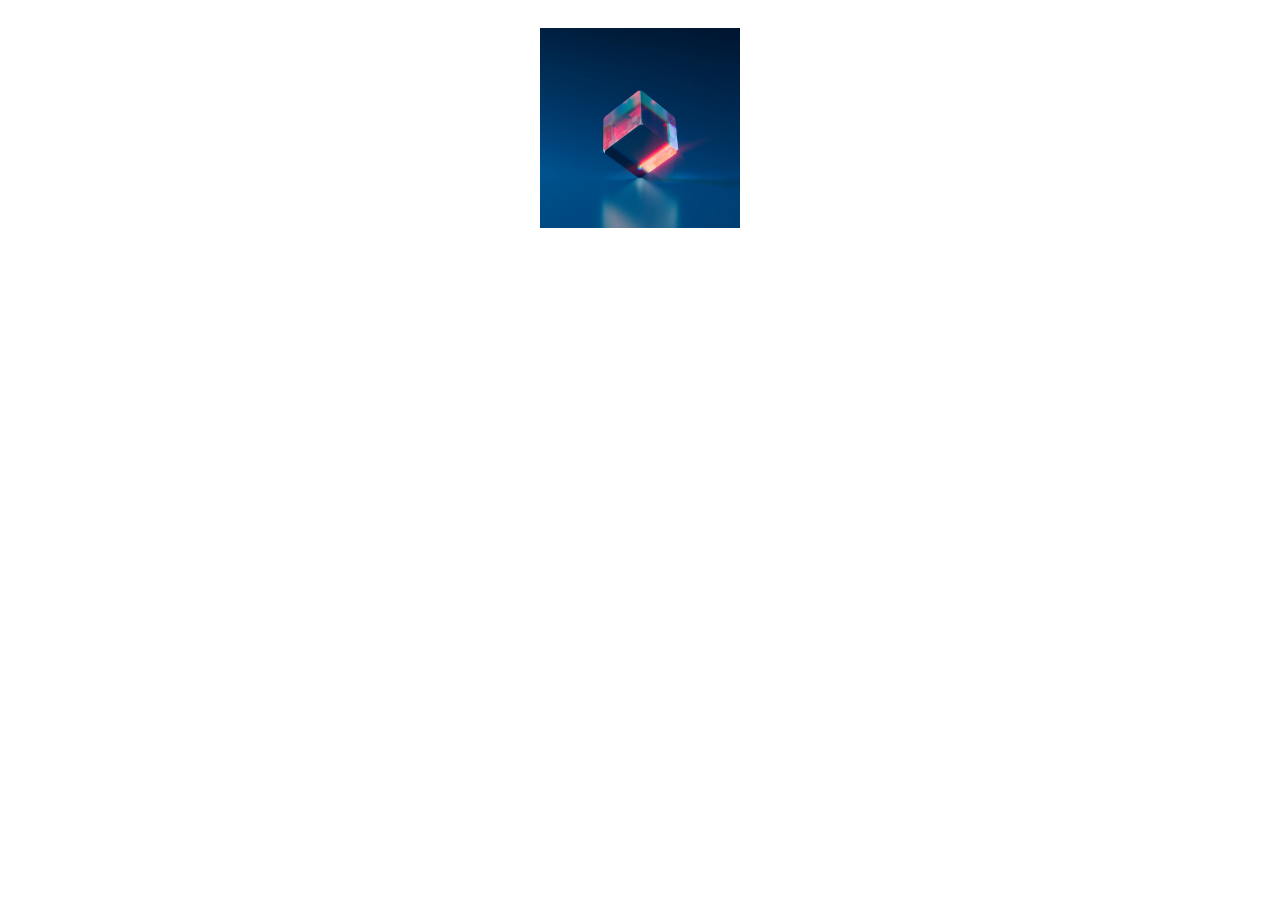
==== index.html @ c128737f "Layout" ====
<!DOCTYPE html>
<html lang="en">
  <head>
    <meta charset="UTF-8" />
    <meta http-equiv="X-UA-Compatible" content="IE=edge" />
    <meta name="viewport" content="width=device-width, initial-scale=1.0" />
    <link rel="stylesheet" href="/css/styles.css" />
    <title>Card Component</title>
  </head>
  <body>
    <div class="card">
      <header class="card__header">
        <img class="card__image" src="images/image-equilibrium.jpg" alt="" />
      </header>
      <div class="card__body"></div>
    </div>
  </body>
</html>
---- css/styles.css ----
body {
  display: flex;
  justify-content: center;
  align-items: center;
}

/* Fonts */

html {
  font-size: 62.5%;
}

/* Colours  */

/* body {
  background: hsl(217, 54%, 11%);
} */

/* Card */

.card {
  margin: 2rem;
}

.card__header {
  max-width: 200px;
}

.card__image {
  width: 100%;
}
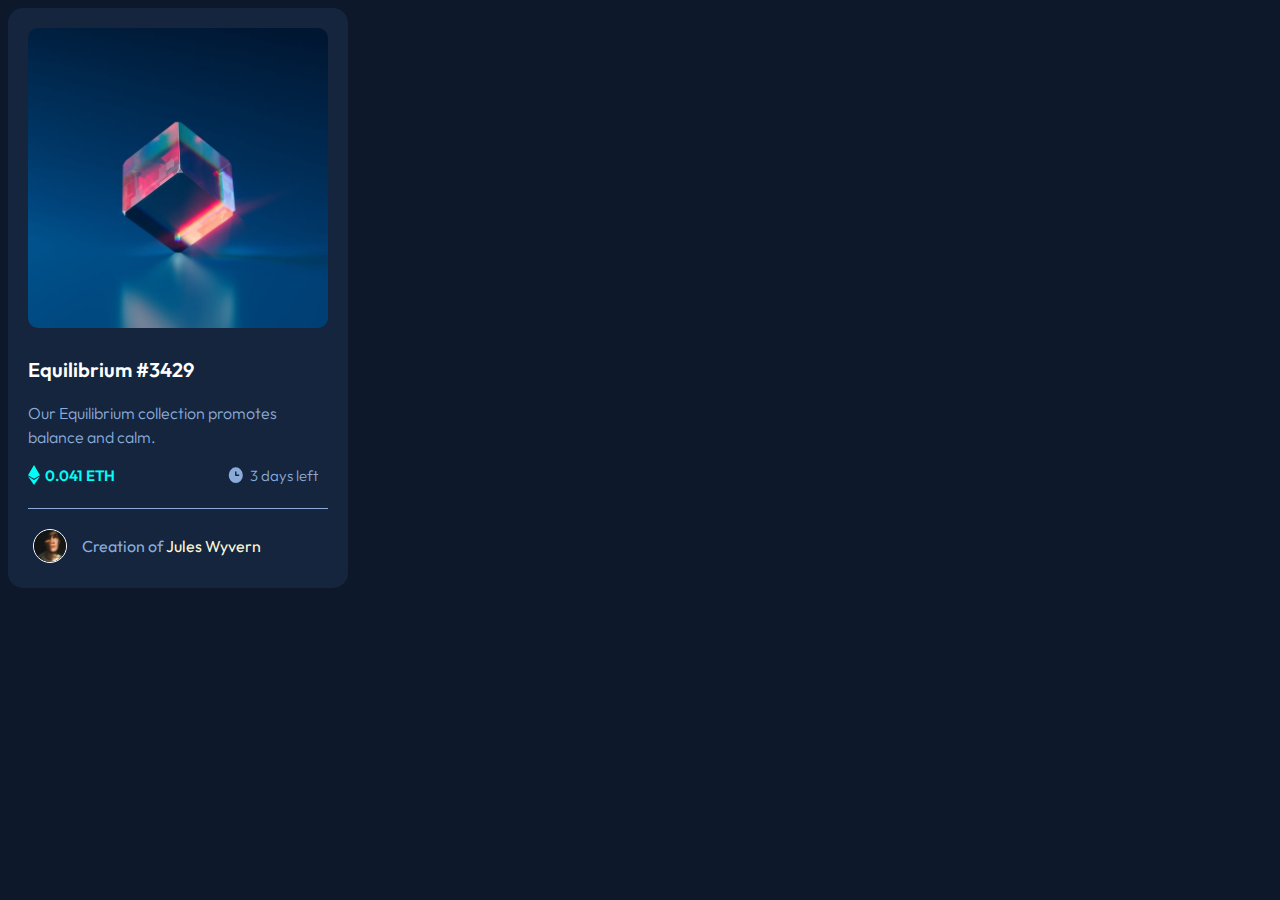
==== commit 43084228: "Main layout complete" ====
--- a/index.html
+++ b/index.html
@@ -4,15 +4,54 @@
     <meta charset="UTF-8" />
     <meta http-equiv="X-UA-Compatible" content="IE=edge" />
     <meta name="viewport" content="width=device-width, initial-scale=1.0" />
+    <link rel="preconnect" href="https://fonts.googleapis.com" />
+    <link rel="preconnect" href="https://fonts.gstatic.com" crossorigin />
+    <link
+      href="https://fonts.googleapis.com/css2?family=Outfit:wght@300;400;600&display=swap"
+      rel="stylesheet"
+    />
     <link rel="stylesheet" href="/css/styles.css" />
     <title>Card Component</title>
   </head>
   <body>
     <div class="card">
       <header class="card__header">
-        <img class="card__image" src="images/image-equilibrium.jpg" alt="" />
+        <img
+          class="card__header-img"
+          src="images/image-equilibrium.jpg"
+          alt=""
+        />
       </header>
-      <div class="card__body"></div>
+      <div class="card__body">
+        <h1 class="card__body-title">Equilibrium #3429</h1>
+        <p class="card__body-text">
+          Our Equilibrium collection promotes balance and calm.
+        </p>
+        <div class="badge-container">
+          <div class="badge">
+            <img
+              class="badge__icon--eth"
+              src="images/icon-ethereum.svg"
+              alt=""
+            />
+            <p class="badge__text text--eth">0.041 ETH</p>
+          </div>
+          <div class="badge">
+            <img
+              class="badge__icon--clock"
+              src="images/icon-clock.svg"
+              alt=""
+            />
+            <p class="badge__text text--clock">3 days left</p>
+          </div>
+        </div>
+      </div>
+      <footer class="card__footer">
+        <img class="card__footer-img" src="images/image-avatar.png" alt="" />
+        <p class="card__footer-text">
+          Creation of <span class="card__footer-name">Jules Wyvern</span>
+        </p>
+      </footer>
     </div>
   </body>
 </html>
--- a/css/styles.css
+++ b/css/styles.css
@@ -1,7 +1,7 @@
 body {
-  display: flex;
-  justify-content: center;
-  align-items: center;
+  background-color: hsl(217, 54%, 11%);
+  font-family: "Outfit", sans-serif;
+  line-height: 1.5;
 }
 
 /* Fonts */
@@ -16,16 +16,103 @@
   background: hsl(217, 54%, 11%);
 } */
 
+/* Badge */
+
+.badge-container {
+  display: flex;
+  flex-direction: row;
+  justify-content: space-between;
+}
+
+.badge {
+  display: flex;
+  flex-direction: row;
+}
+
+.badge__text {
+  margin: 0;
+  margin-left: 0.5rem;
+  font-size: 1.5rem;
+}
+
+.text--eth {
+  font-weight: 600;
+  color: hsl(178, 100%, 50%);
+  display: inline-block;
+}
+
+.text--clock {
+  color: hsl(215, 51%, 70%);
+  font-weight: 300;
+  display: inline-block;
+}
+
+.badge__icon--eth {
+  width: 12px;
+  height: 20px;
+}
+
+.badge__icon--clock {
+  width: 18px;
+  height: 20px;
+}
+
 /* Card */
 
 .card {
-  margin: 2rem;
+  max-width: 300px;
+  background-color: hsl(216, 50%, 16%);
+  border-radius: 15px;
+  padding: 2rem;
 }
 
 .card__header {
-  max-width: 200px;
 }
 
-.card__image {
+.card__header-img {
   width: 100%;
+  border-radius: 10px;
 }
+
+.card__body {
+  padding: 1rem;
+  padding-bottom: 2rem;
+  padding-left: 0;
+  border-bottom: 0.5px solid hsl(215, 51%, 70%);
+}
+
+.card__body-title {
+  color: white;
+  font-weight: 600;
+}
+
+.card__body-text {
+  font-size: 1.6rem;
+  font-weight: 300;
+  color: hsl(215, 51%, 70%);
+}
+
+.card__footer {
+  margin-top: 1.5rem;
+  display: flex;
+  flex-direction: row;
+  align-items: center;
+  padding: 0.5rem;
+}
+.card__footer-img {
+  height: 32px;
+  width: 32px;
+  border: 1px solid white;
+  border-radius: 100%;
+}
+
+.card__footer-text {
+  font-size: 1.6rem;
+  margin: 0;
+  margin-left: 1.5rem;
+  color: hsl(215, 51%, 70%);
+}
+
+.card__footer-name {
+  color: cornsilk;
+}
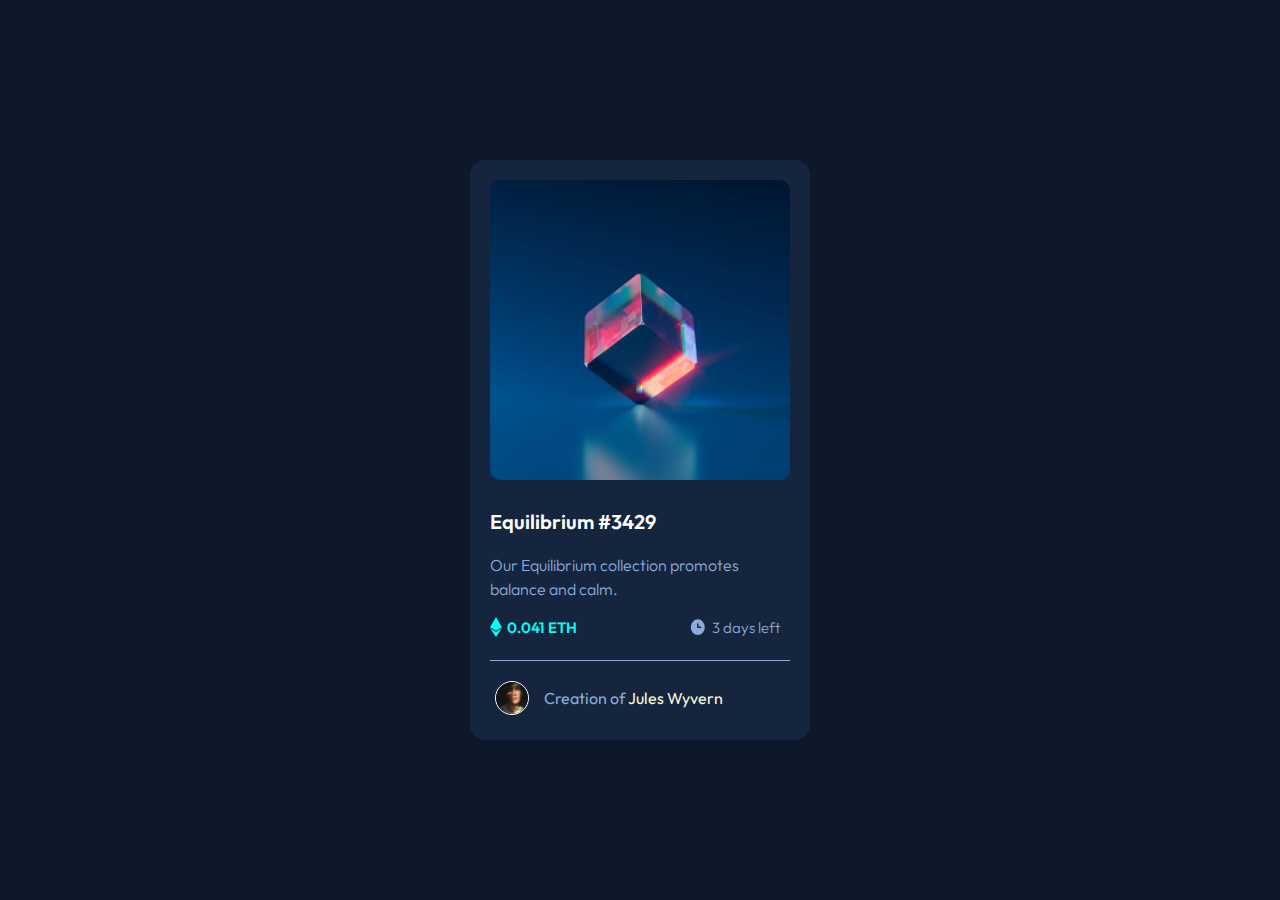
==== commit 1d3efb6e: "Final commit." ====
--- a/index.html
+++ b/index.html
@@ -21,6 +21,7 @@
           src="images/image-equilibrium.jpg"
           alt=""
         />
+        <img class="view-icon" src="images/icon-view.svg" alt="" />
       </header>
       <div class="card__body">
         <h1 class="card__body-title">Equilibrium #3429</h1>
--- a/css/styles.css
+++ b/css/styles.css
@@ -1,20 +1,16 @@
+html {
+  font-size: 62.5%;
+  height: 100vh;
+  display: flex;
+  align-items: center;
+  justify-content: center;
+}
+
 body {
   background-color: hsl(217, 54%, 11%);
   font-family: "Outfit", sans-serif;
   line-height: 1.5;
 }
-
-/* Fonts */
-
-html {
-  font-size: 62.5%;
-}
-
-/* Colours  */
-
-/* body {
-  background: hsl(217, 54%, 11%);
-} */
 
 /* Badge */
 
@@ -67,11 +63,29 @@
 }
 
 .card__header {
+  position: relative;
 }
 
 .card__header-img {
   width: 100%;
   border-radius: 10px;
+}
+
+.view-icon {
+  position: absolute;
+  display: inline-block;
+  top: 50%;
+  left: 40%;
+  opacity: 0;
+}
+
+.card__header-img:hover + .view-icon {
+  opacity: 1;
+}
+
+.card__header-img:hover {
+  filter: opacity(0.5) drop-shadow(0 0 0 hsl(178, 100%, 50%));
+  cursor: pointer;
 }
 
 .card__body {
@@ -84,6 +98,11 @@
 .card__body-title {
   color: white;
   font-weight: 600;
+}
+
+.card__body-title:hover {
+  color: hsl(178, 100%, 50%);
+  cursor: pointer;
 }
 
 .card__body-text {
@@ -116,3 +135,8 @@
 .card__footer-name {
   color: cornsilk;
 }
+
+.card__footer-name:hover {
+  color: hsl(178, 100%, 50%);
+  cursor: pointer;
+}
